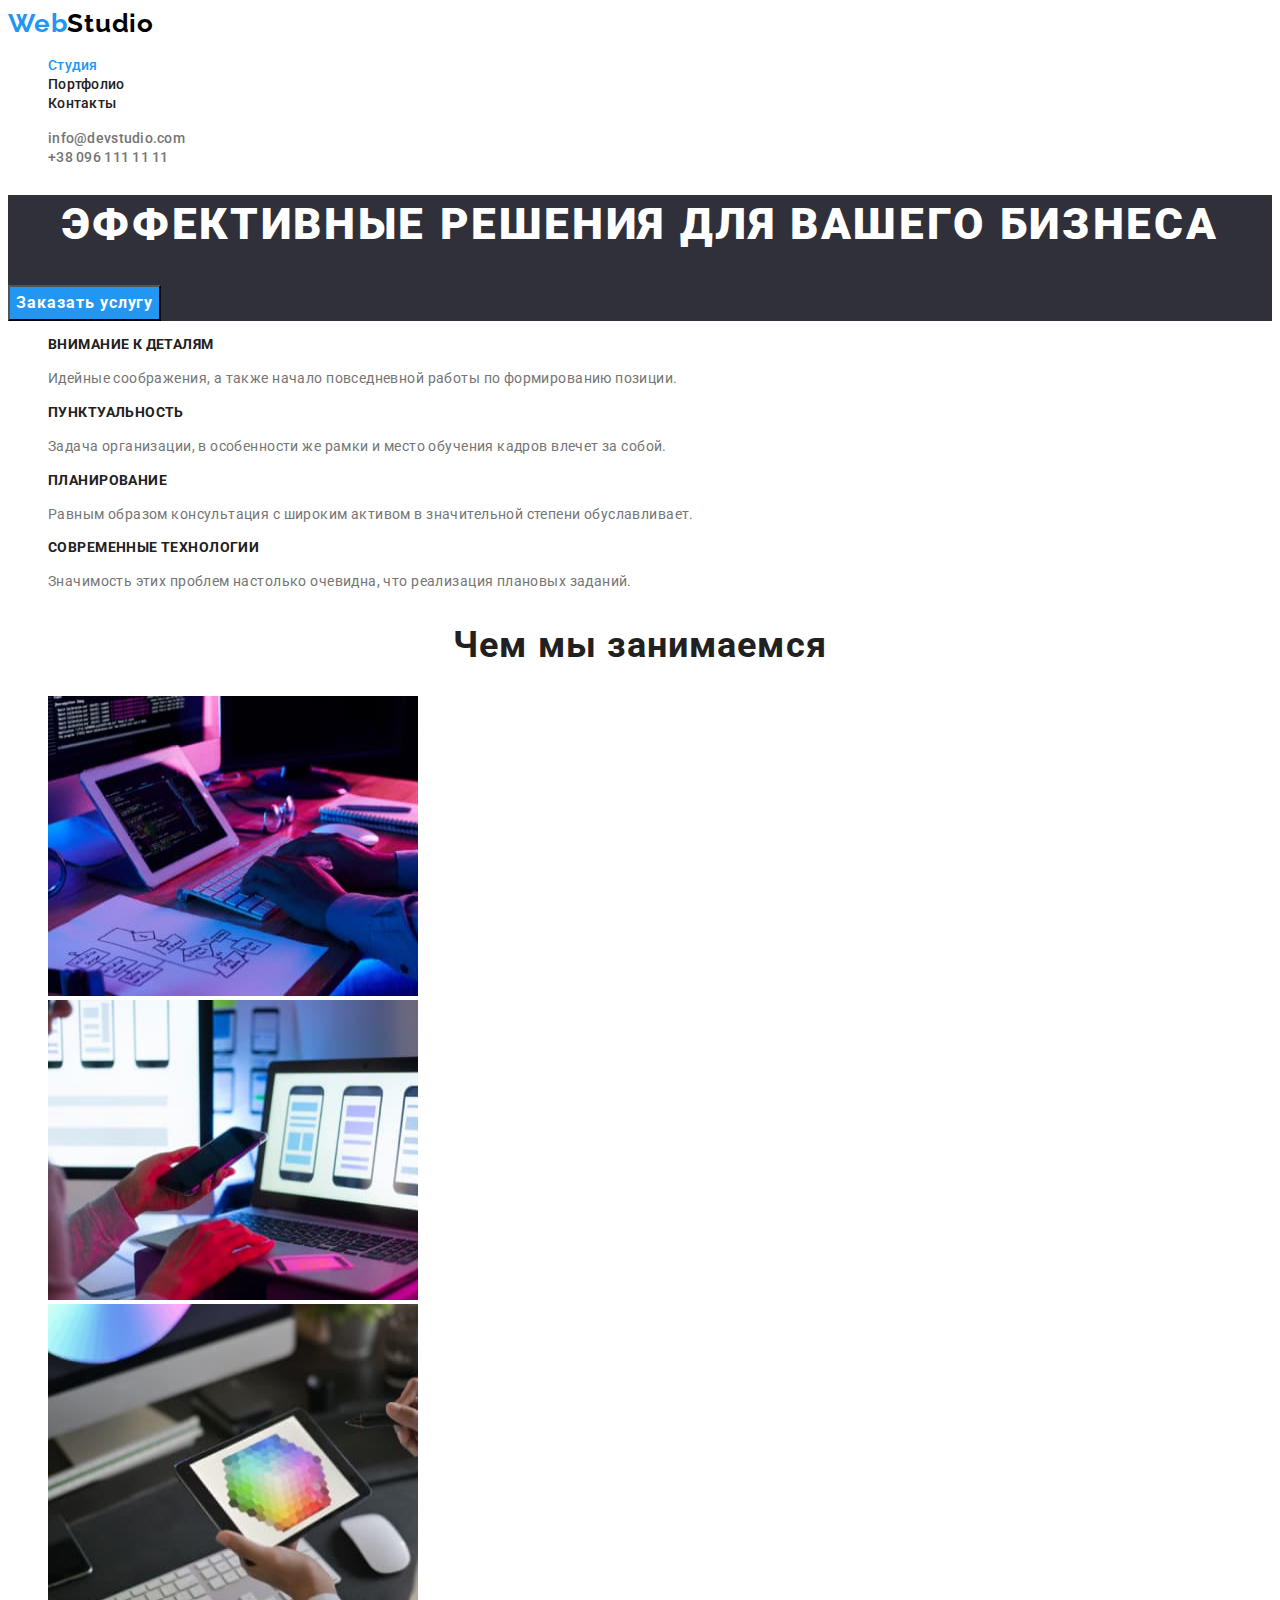
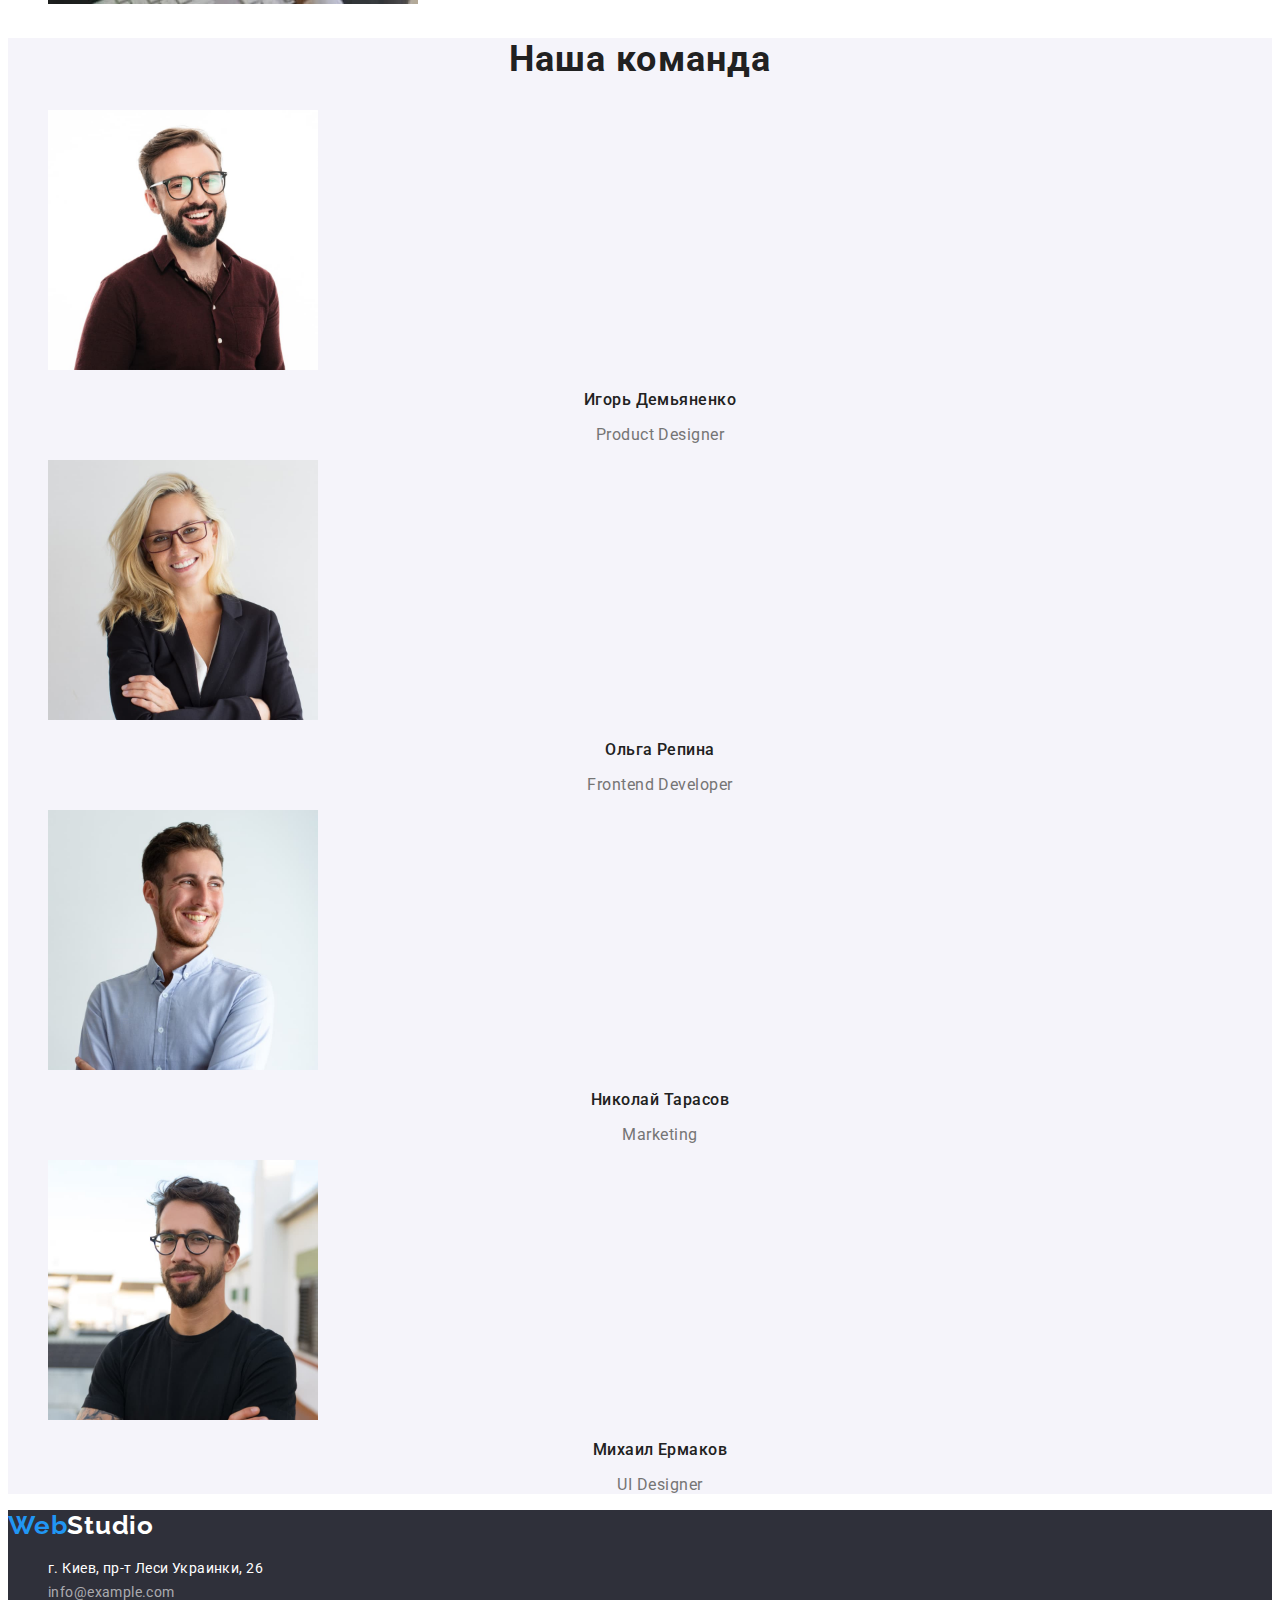
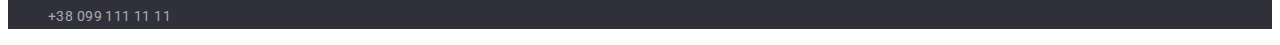
==== index.html @ 535799a3 "новый репозиторий дз 3" ====
<!DOCTYPE html>
<html lang="ru">
<head>
    <meta charset="UTF-8">
    <meta http-equiv="X-UA-Compatible" content="IE=edge">
    <meta name="viewport" content="width=device-width, initial-scale=1.0">
    <title>WebStudio</title>
    <link rel="preconnect" href="https://fonts.gstatic.com">
    <link href="https://fonts.googleapis.com/css2?family=Raleway:wght@700&family=Roboto:wght@400;500;700;900&display=swap"
        rel="stylesheet">
    <link rel="stylesheet" href="./css/styles.css">  

</head>
<body>
    <!-- HEADER-->
    <header class="header"> 
        <a class="logo-link link" href="./index.html"> <span class="logo-accent">Web</span>Studio</a>
        <nav class="navigation">
            <ul class="menu list">
                <li class="menu-item">
                    <a class="menu-item-link current link" href="./index.html">Студия</a>
                </li>
                <li class="menu-item">
                    <a class="menu-item-link link" href="./portfolio.html">Портфолио</a>
                </li>

                <li class="menu-item">
                    <a class="menu-item-link link"  href="">Контакты</a>
                </li>
            </ul>
        </nav>
        <ul class="menu list">
            <li class="contakt-item">
                <a class="contakt-link link" href="mailto:info@devstudio.com">info@devstudio.com</a>
            </li>
            <li class="contakt-item">
                <a class="contakt-link link" href="tel:+380961111111">+38 096 111 11 11</a>
            </li>
        </ul>
        
        
    </header>
    <main>
        <!--HERO-->
        <section class="hero">
            <h1 class="hero-title">Эффективные решения для вашего бизнеса</h1>
            <button class="modal-btn" type="button"> Заказать услугу</button>
        </section>
        <!--WORK-->
        <section class="work">
            <h2 hidden>Преимущества</h2>
            <ul class="list">
                <li class="work-section">
                    <h3 class="work-section-title">Внимание к деталям</h3>
                    <p class="description">Идейные соображения, а также начало повседневной работы по формированию позиции.</p>
                </li>

                <li class="work-section">
                    <h3 class="work-section-title">Пунктуальность</h3>
                    <p class="description">Задача организации, в особенности же рамки и место обучения кадров влечет за собой.</p>
                <li>
                
                <li class="work-section">
                    <h3 class="work-section-title">Планирование</h3>
                    <p class="description">Равным образом консультация с широким активом в значительной степени обуславливает.</p>
                </li>

                <li class="work-section">
                    <h3 class="work-section-title">Современные технологии</h3>
                    <p class="description">Значимость этих проблем настолько очевидна, что реализация плановых заданий.</p>
                </li>
            </ul>
                       
                    
        </section>
        
        <section class="about">
            <!-- ABOUT-->
            <h2 class="section-title">Чем мы занимаемся</h2>
            <ul class="list">
                <li><img src="./images/foto/box_1.jpg" alt="Написание кода" width="370" height="300"></li>
                <li><img src="./images/foto/box_2.jpg" alt="Тестирование сайта" width="370" height="300"></li>
                <li><img src="./images/foto/box_3.jpg" alt="Пользование сайтом" width="370" height="300"></li>
            </ul>

        </section>
        <section class="team">
         <!--TEAM-->
         <h2 class="section-title">Наша команда</h2>
         <ul class="list">
             <li class="our team">
                 <img src="./images/team/igor.jpg" alt="Игорь Демьяненко" width="270" height="260">
                 <h3  class="our-team-name">Игорь Демьяненко</h3>
                 <p class="profession" lang="en">Product Designer</p>
                </li>
             <li class="our team">
                 <img src="./images/team/olga.jpg" alt="Ольга Репина" width="270" height="260">
                 <h3 class="our-team-name">Ольга Репина</h3>
                 <p class="profession" lang="en">Frontend Developer</p>
                </li>
             <li class="our team">
                 <img src="./images/team/nikolay.jpg" alt="Николай Тарасов" width="270" height="260">
                 <h3 class="our-team-name">Николай Тарасов</h3>
                 <p class="profession" lang="en">Marketing</p>
                </li>
             <li class="our team">
                 <img src="./images/team/michail.jpg" alt="Михаил Ермаков" width="270" height="260">
                 <h3 class="our-team-name">Михаил Ермаков</h3>
                 <p class="profession" lang="en">UI Designer</p>
                </li>
         </ul>

        </section>
    </main>

    <footer class="footer">
        <!--CONTACT INFORMATION-->
        <a class="footer-logo-link link" href="./index.html"> <span class="logo-accent">Web</span>Studio</a>
        <address class="address">
            <ul class="list">
                <li class="footer-address">
                    <a class="footer-address link" href="https://goo.gl/maps/Tj9icxPrhK7F6WNFA" target="_blank" rel="noopener noreferrer">г. Киев, пр-т Леси Украинки, 26</a>
                </li>
                <li class="footer-mail">
                    <a class="footer-mail link" href="mailto:info@example.com">info@example.com</a>
                </li>
                <li class="footer-tel">
                    <a class="footer-tel link" href="tel:+380991111111">+38 099 111 11 11</a>
                </li>
            </ul>
        </address>
    </footer>

    
</body>
</html>
---- css/styles.css ----
:root {
  --main-font: "Roboto", sans-serif;
  --secondary-font: "Raleway", sans-serif;
  --accent-color: #2196f3;
  --primary-text-color: #212121;
  --secondary-color: #757575;
  --background-color: #2f303a;
  --white-color: #ffffff;
  --black-color: #000000;
}

.list {
  list-style: none;
}
.link {
  text-decoration: none;
}
body {
  font-family: var(--main-font);
}
/*-------------HEADER------------*/

.logo-link {
  font-family: var(--secondary-font);
  font-weight: 700;
  font-size: 26px;
  line-height: 1.19;
  letter-spacing: 0.03em;
  color: var(--black-color);
}
.logo-accent {
  color: var(--accent-color);
}
.menu-item-link {
  font-weight: 500;
  font-size: 14px;
  line-height: 16px;
  letter-spacing: 0.02em;
  color: var(--primary-text-color);
}

.menu-item-link:hover,
.menu-item-link:focus {
  color: var(--accent-color);
}

.menu-item-link.current {
  color: var(--accent-color);
}
.contakt-link {
  font-style: 400;
  font-weight: 500;
  font-size: 14px;
  line-height: 1.14;
  letter-spacing: 0.02em;
  color: var(--secondary-color);
}

.contakt-link:hover,
.contakt-link:focus {
  color: var(--accent-color);
}

/*------------- END HEADER------------*/

/*------------------HERO-----------------*/
.hero {
  background-color: var(--background-color);
}
.hero-title {
  font-weight: 900;
  font-size: 44px;
  line-height: 1.36;
  text-align: center;
  letter-spacing: 0.06em;
  text-transform: uppercase;
  color: var(--white-color);
}

.modal-btn {
  font-family: var(--main-font);
  font-weight: 700;
  font-size: 16px;
  line-height: 1.88;
  letter-spacing: 0.06em;
  cursor: pointer;
  color: var(--white-color);
  background-color: var(--accent-color);
}
/*------------------ END HERO -----------------*/
/*------- WORK --------*/

.work-section-title {
  font-weight: 700;
  font-size: 14px;
  line-height: 1.14;
  letter-spacing: 0.03em;
  text-transform: uppercase;
  color: var(--primary-text-color);
}
.description {
  font-weight: 400;
  font-size: 14px;
  line-height: 1.71;
  letter-spacing: 0.03em;
  color: var(--secondary-color);
}

/*-----------END WORK-----------*/

/*-------------TEAM--------------*/
.team {
  background-color: #f5f4fa;
}

.section-title {
  font-weight: 700;
  font-size: 36px;
  line-height: 1.17;
  text-align: center;
  letter-spacing: 0.03em;
  color: var(--primary-text-color);
}
.our-team-name {
  font-weight: 500;
  font-size: 16px;
  line-height: 1.19;
  text-align: center;
  letter-spacing: 0.03em;
  color: var(--primary-text-color);
}
.profession {
  font-weight: 400;
  font-size: 16px;
  line-height: 1.19;
  text-align: center;
  letter-spacing: 0.03em;
  color: var(--secondary-color);
}
/*------------END TEAM---------*/

/*--------------FOOTER----------*/
.footer {
  background-color: var(--background-color);
}
.address {
  font-style: inherit;
}
.footer-logo-link {
  font-family: var(--secondary-font);
  font-weight: 700;
  font-size: 26px;
  line-height: 1.19;
  letter-spacing: 0.03em;
  color: var(--white-color);
}
.footer-address {
  font-weight: 400;
  font-size: 14px;
  line-height: 1.71;
  letter-spacing: 0.03em;
  color: var(--white-color);
}
.footer-mail,
.footer-tel {
  font-style: 400;
  font-weight: 400;
  font-size: 14px;
  line-height: 1.71;
  letter-spacing: 0.03em;
  color: rgba(255, 255, 255, 0.6);
}

/*--------------END FOOTER---------*/

/*--------------- PORTFOLIO-BUTTON------------*/

.portfolio-btn {
  font-family: var(--main-font);
  font-weight: 500;
  font-size: 16px;
  line-height: 1.63;
  text-align: center;
  letter-spacing: 0.03em;
  color: var(--primary-text-color);
  background-color: #f5f4fa;
}
/*------------- END PORTFOLIO-BUTTON------------*/

/*--------------description-------------*/
.site-title {
  font-weight: 700;
  font-size: 18px;
  line-height: 2;
  letter-spacing: 0.06em;
  color: var(--primary-text-color);
}
.description-name {
  font-weight: 400;
  font-size: 16px;
  line-height: 1.88;
  letter-spacing: 0.03em;
  color: var(--secondary-color);
}
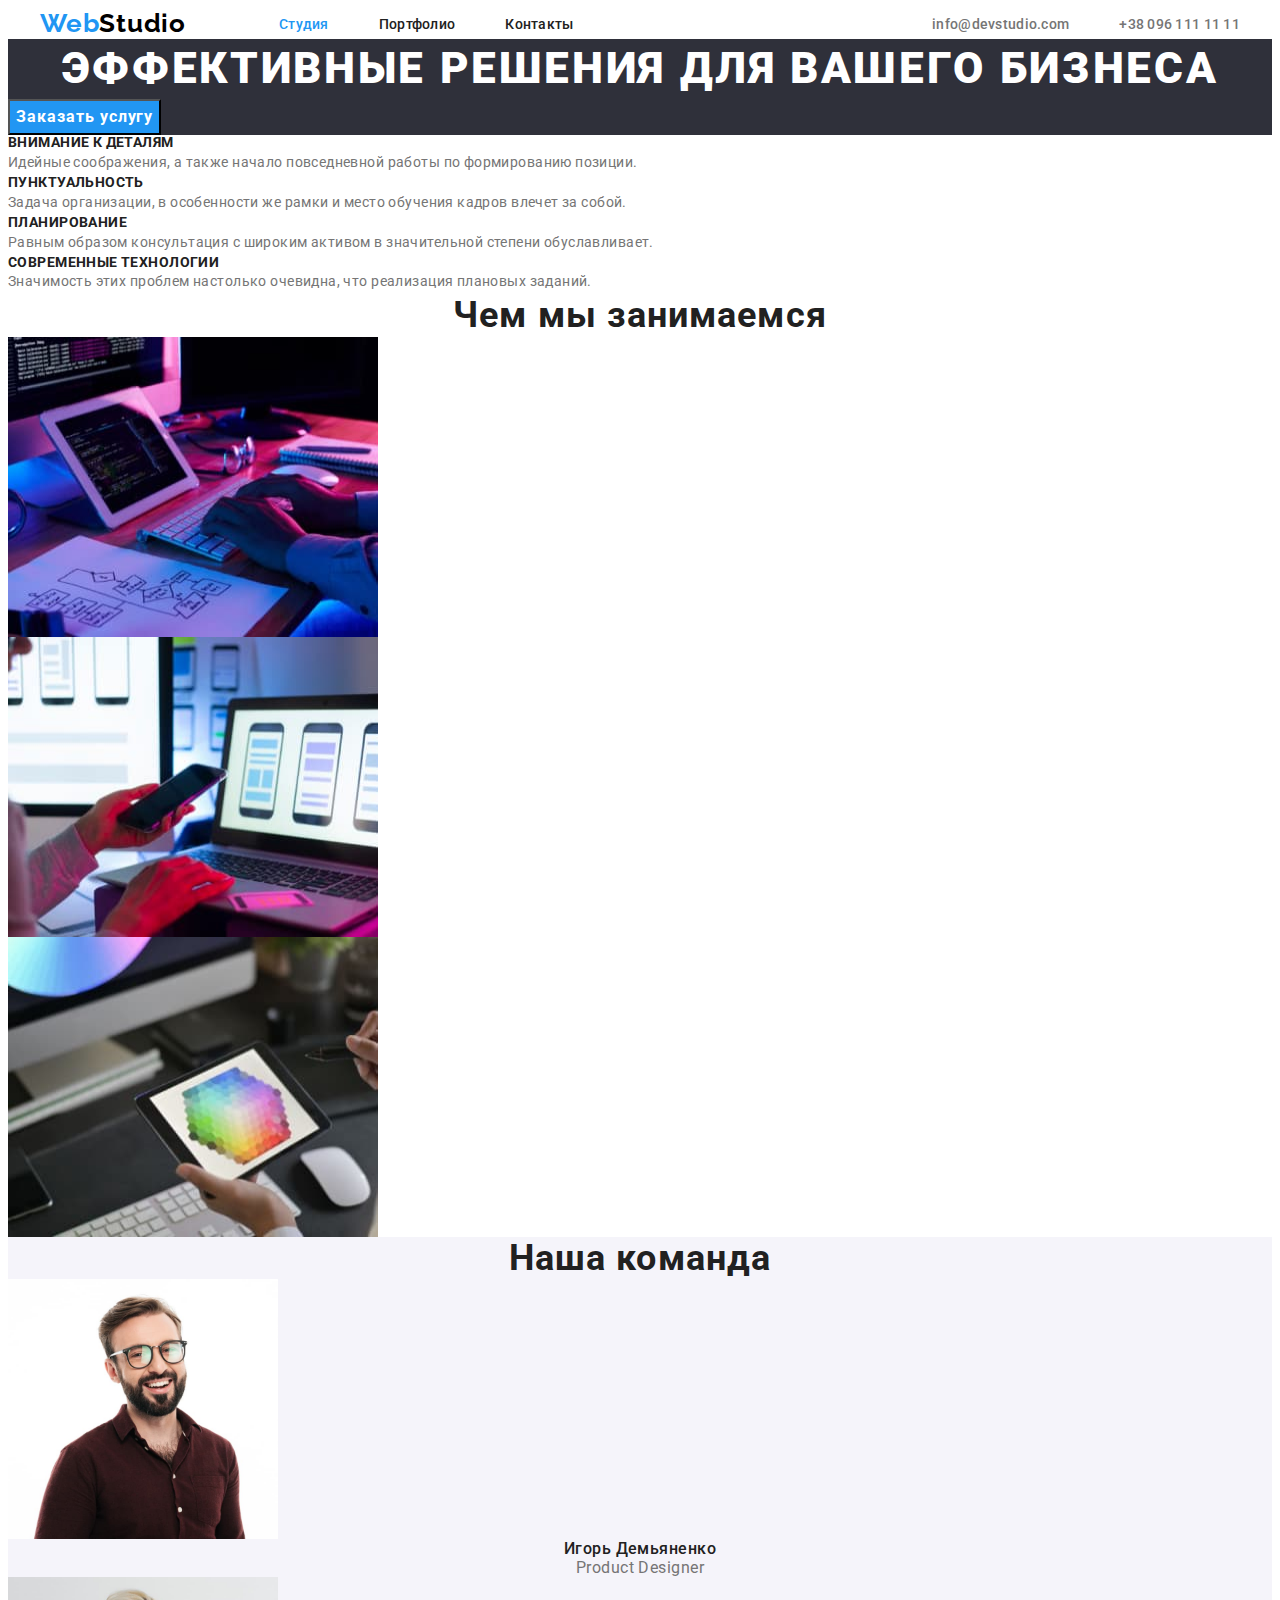
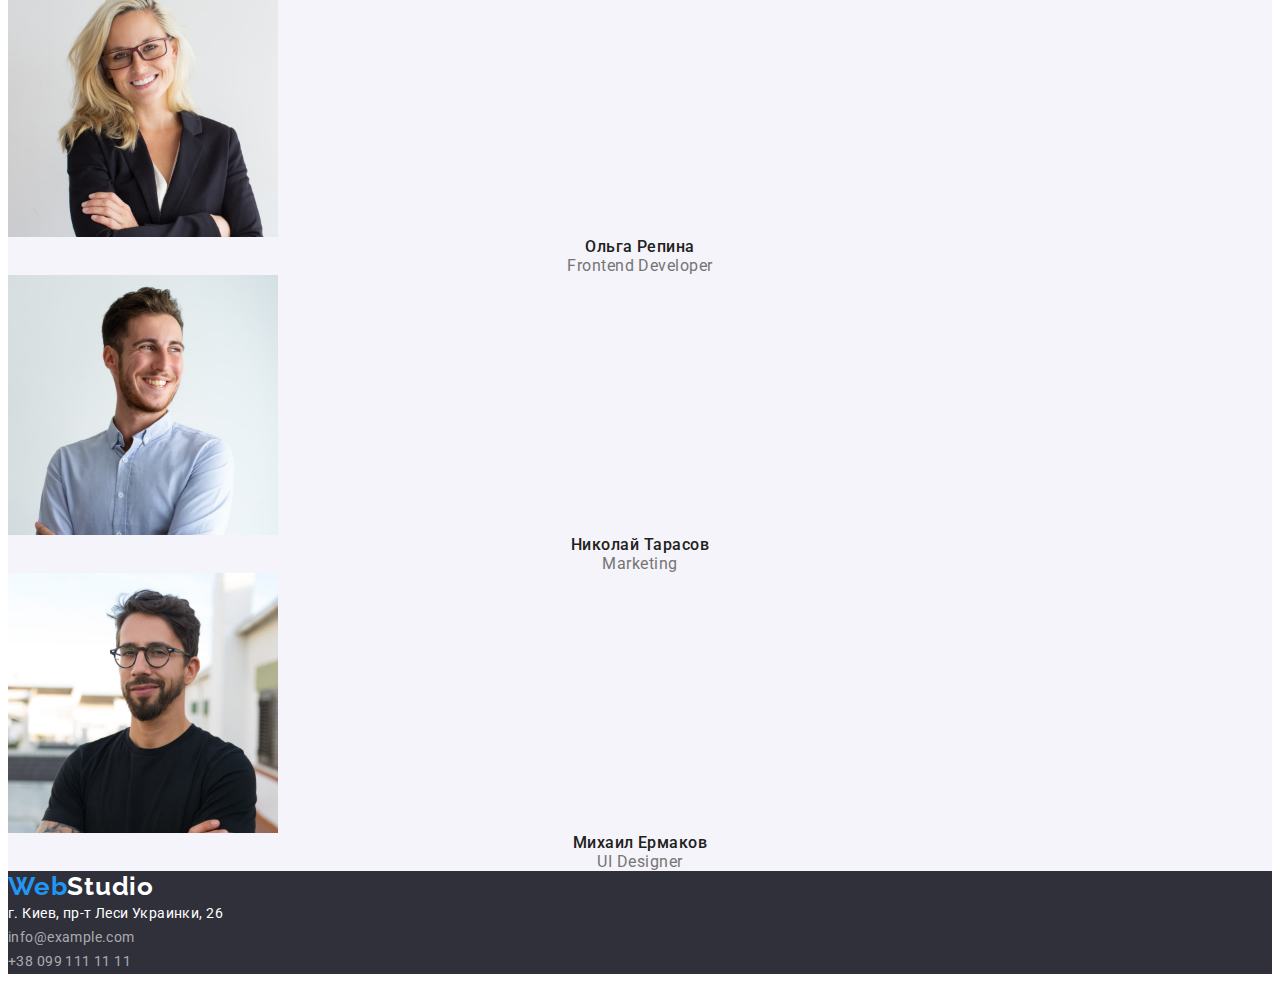
==== commit 9d9a600b: "header-container" ====
--- a/index.html
+++ b/index.html
@@ -8,35 +8,46 @@
     <link rel="preconnect" href="https://fonts.gstatic.com">
     <link href="https://fonts.googleapis.com/css2?family=Raleway:wght@700&family=Roboto:wght@400;500;700;900&display=swap"
         rel="stylesheet">
+    <link rel="stylesheet" href="https://cdnjs.cloudflare.com/ajax/libs/modern-normalize/1.1.0/modern-normalize.min.css"
+        integrity="sha512-wpPYUAdjBVSE4KJnH1VR1HeZfpl1ub8YT/NKx4PuQ5NmX2tKuGu6U/JRp5y+Y8XG2tV+wKQpNHVUX03MfMFn9Q=="
+        crossorigin="anonymous" referrerpolicy="no-referrer" />
     <link rel="stylesheet" href="./css/styles.css">  
 
 </head>
 <body>
     <!-- HEADER-->
     <header class="header"> 
-        <a class="logo-link link" href="./index.html"> <span class="logo-accent">Web</span>Studio</a>
-        <nav class="navigation">
-            <ul class="menu list">
-                <li class="menu-item">
-                    <a class="menu-item-link current link" href="./index.html">Студия</a>
+        <div class="container header-container">
+            <a class="logo-link link" href="./index.html"> <span class="logo-accent">Web</span>Studio</a>
+            <nav class="navigation">
+                <ul class="menu list">
+
+                    <li class="menu-item">
+                        <a class="menu-item-link current link" href="./index.html">Студия</a>
+                    </li>
+
+                    <li class="menu-item">
+                        <a class="menu-item-link link" href="./portfolio.html">Портфолио</a>
+                    </li>
+            
+                    <li class="menu-item">
+                        <a class="menu-item-link link" href="">Контакты</a>
+                    </li>
+                </ul>
+            </nav>
+
+            <ul class="menu-contakt list">
+                <li class="contakt-item">
+                    <a class="contakt-link link" href="mailto:info@devstudio.com">info@devstudio.com</a>
                 </li>
-                <li class="menu-item">
-                    <a class="menu-item-link link" href="./portfolio.html">Портфолио</a>
-                </li>
-
-                <li class="menu-item">
-                    <a class="menu-item-link link"  href="">Контакты</a>
+            
+                <li class="contakt-item">
+                    <a class="tel-link link" href="tel:+380961111111">+38 096 111 11 11</a>
                 </li>
             </ul>
-        </nav>
-        <ul class="menu list">
-            <li class="contakt-item">
-                <a class="contakt-link link" href="mailto:info@devstudio.com">info@devstudio.com</a>
-            </li>
-            <li class="contakt-item">
-                <a class="contakt-link link" href="tel:+380961111111">+38 096 111 11 11</a>
-            </li>
-        </ul>
+        </div>
+       
+       
         
         
     </header>
--- a/css/styles.css
+++ b/css/styles.css
@@ -9,6 +9,26 @@
   --black-color: #000000;
 }
 
+h1,
+h2,
+h3,
+h4,
+h5,
+h6,
+p {
+  margin-top: 0;
+  margin-bottom: 0;
+}
+
+ul,
+ol {
+  margin-top: 0;
+  margin-bottom: 0;
+  padding-left: 0;
+}
+img {
+  display: block;
+}
 .list {
   list-style: none;
 }
@@ -18,9 +38,36 @@
 body {
   font-family: var(--main-font);
 }
+
+.container {
+  width: 1200px;
+  margin: 0 auto;
+  padding-left: 15px;
+  padding-right: 15px;
+}
+
+/*-------------COMPONENT------------*/
+
 /*-------------HEADER------------*/
+.header-container {
+  display: flex;
+  align-items: center;
+}
+
+.menu {
+  display: flex;
+}
+
+.menu-item:not(:last-child) {
+  margin-right: 50px;
+}
+.menu-contakt {
+  display: flex;
+  margin-left: auto;
+}
 
 .logo-link {
+  margin-right: 93px;
   font-family: var(--secondary-font);
   font-weight: 700;
   font-size: 26px;
@@ -48,6 +95,15 @@
   color: var(--accent-color);
 }
 .contakt-link {
+  font-style: 400;
+  font-weight: 500;
+  font-size: 14px;
+  line-height: 1.14;
+  letter-spacing: 0.02em;
+  color: var(--secondary-color);
+  margin-right: 50px;
+}
+.tel-link {
   font-style: 400;
   font-weight: 500;
   font-size: 14px;
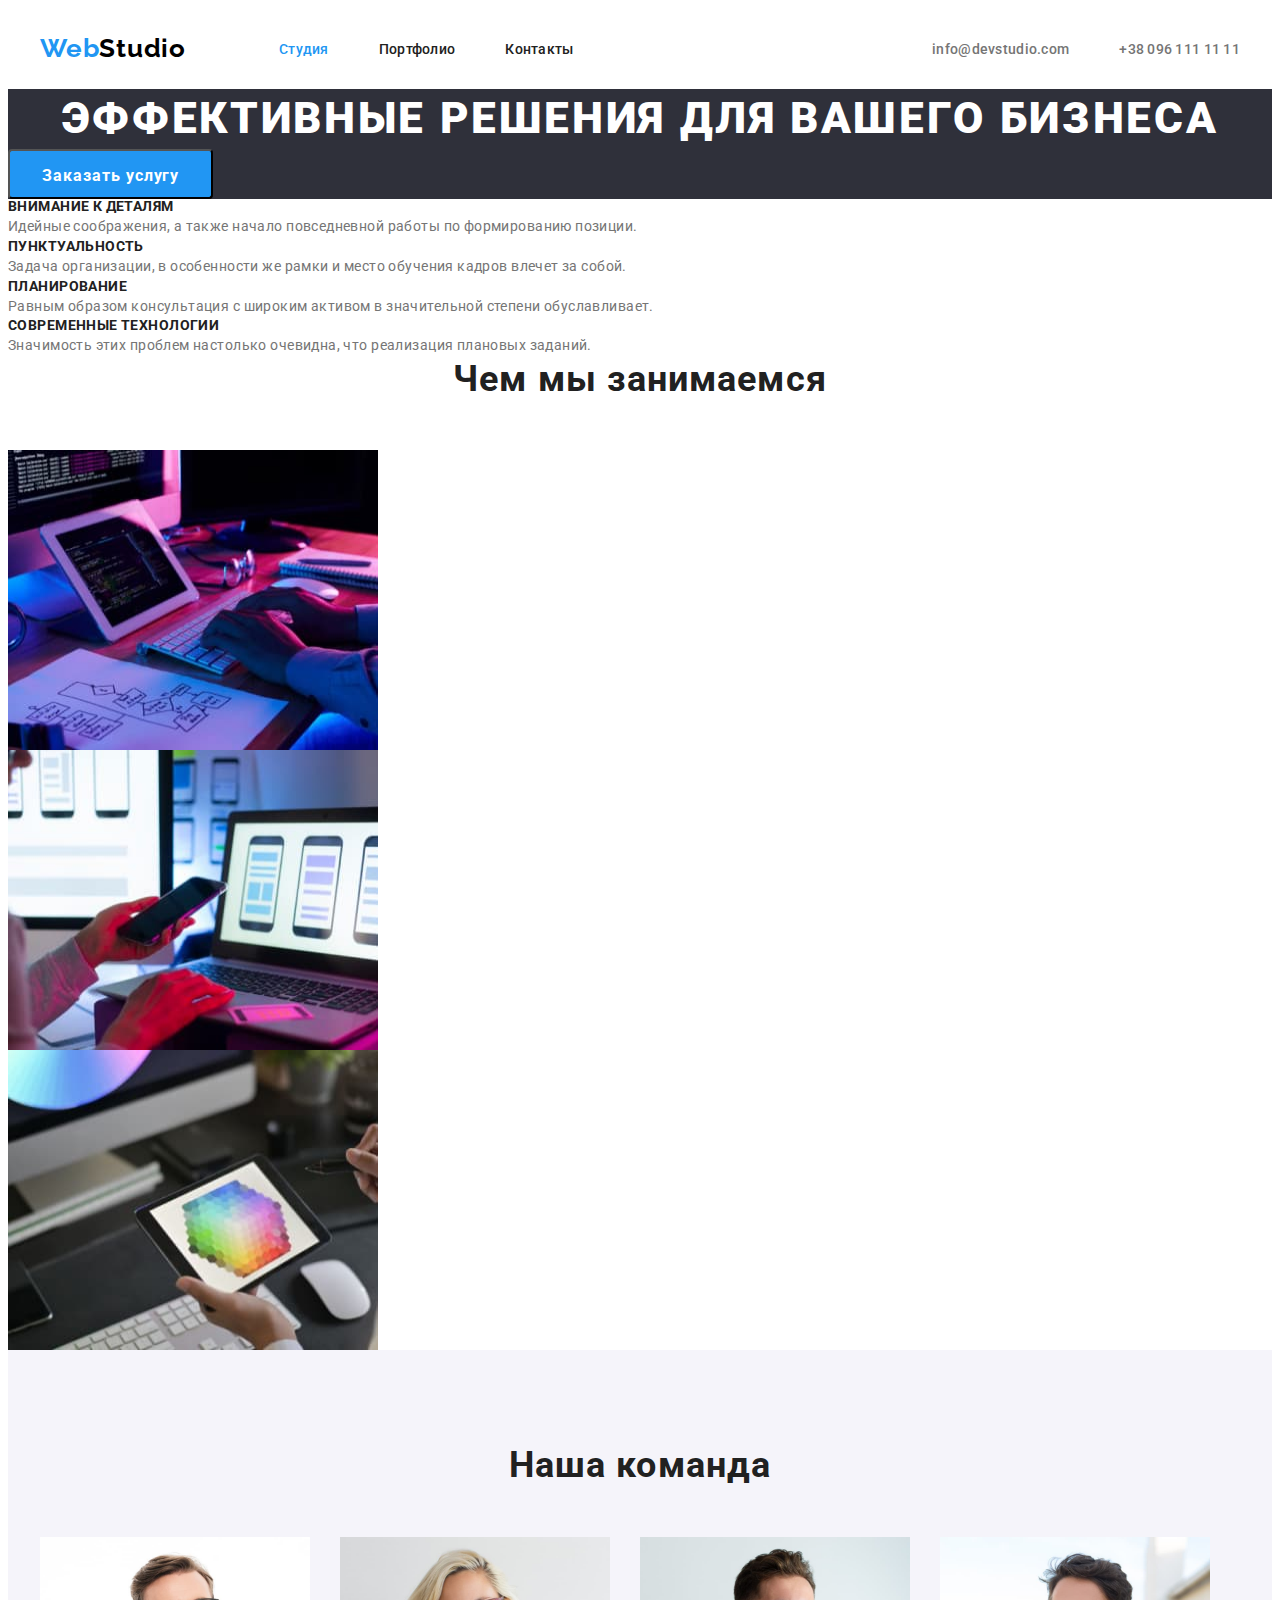
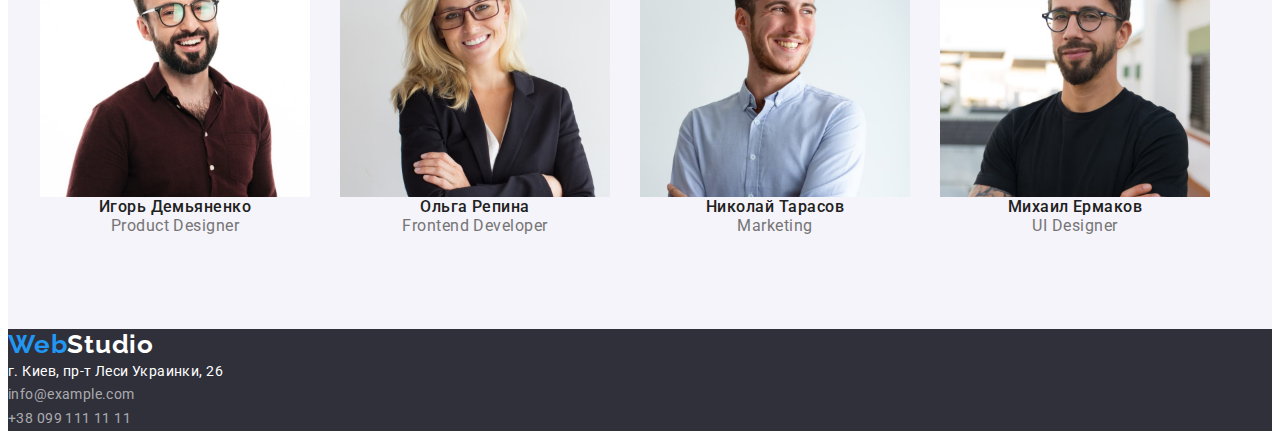
==== commit 87cf1c4a: "выполнена our team" ====
--- a/index.html
+++ b/index.html
@@ -87,7 +87,7 @@
         
         <section class="about">
             <!-- ABOUT-->
-            <h2 class="section-title">Чем мы занимаемся</h2>
+            <h2 class="section-title title">Чем мы занимаемся</h2>
             <ul class="list">
                 <li><img src="./images/foto/box_1.jpg" alt="Написание кода" width="370" height="300"></li>
                 <li><img src="./images/foto/box_2.jpg" alt="Тестирование сайта" width="370" height="300"></li>
@@ -95,32 +95,40 @@
             </ul>
 
         </section>
-        <section class="team">
-         <!--TEAM-->
-         <h2 class="section-title">Наша команда</h2>
-         <ul class="list">
-             <li class="our team">
-                 <img src="./images/team/igor.jpg" alt="Игорь Демьяненко" width="270" height="260">
-                 <h3  class="our-team-name">Игорь Демьяненко</h3>
-                 <p class="profession" lang="en">Product Designer</p>
-                </li>
-             <li class="our team">
-                 <img src="./images/team/olga.jpg" alt="Ольга Репина" width="270" height="260">
-                 <h3 class="our-team-name">Ольга Репина</h3>
-                 <p class="profession" lang="en">Frontend Developer</p>
-                </li>
-             <li class="our team">
-                 <img src="./images/team/nikolay.jpg" alt="Николай Тарасов" width="270" height="260">
-                 <h3 class="our-team-name">Николай Тарасов</h3>
-                 <p class="profession" lang="en">Marketing</p>
-                </li>
-             <li class="our team">
-                 <img src="./images/team/michail.jpg" alt="Михаил Ермаков" width="270" height="260">
-                 <h3 class="our-team-name">Михаил Ермаков</h3>
-                 <p class="profession" lang="en">UI Designer</p>
-                </li>
-         </ul>
+        <!--TEAM-->
+        <section class="team section">
+            <div class="container">
+                <h2 class="section-title title ">Наша команда</h2>
+                <ul class="list team-list">
 
+                    <li class=" team-list-item">
+                        <img src="./images/team/igor.jpg" alt="Игорь Демьяненко" width="270" height="260">
+                        <h3 class="our-team-name">Игорь Демьяненко</h3>
+                        <p class="profession" lang="en">Product Designer</p>
+                    </li>
+
+                    <li class="team-list-item">
+                        <img src="./images/team/olga.jpg" alt="Ольга Репина" width="270" height="260">
+                        <h3 class="our-team-name">Ольга Репина</h3>
+                        <p class="profession" lang="en">Frontend Developer</p>
+                    </li>
+
+                    <li class="team-list-item">
+                        <img src="./images/team/nikolay.jpg" alt="Николай Тарасов" width="270" height="260">
+                        <h3 class="our-team-name">Николай Тарасов</h3>
+                        <p class="profession" lang="en">Marketing</p>
+                    </li>
+
+                    <li class="team-list-item">
+                        <img src="./images/team/michail.jpg" alt="Михаил Ермаков" width="270" height="260">
+                        <h3 class="our-team-name">Михаил Ермаков</h3>
+                        <p class="profession" lang="en">UI Designer</p>
+                    </li>
+
+                </ul>
+
+            </div>
+            
         </section>
     </main>
 
--- a/css/styles.css
+++ b/css/styles.css
@@ -45,10 +45,17 @@
   padding-left: 15px;
   padding-right: 15px;
 }
-
+.section {
+  padding-top: 94px;
+  padding-bottom: 94px;
+}
 /*-------------COMPONENT------------*/
 
 /*-------------HEADER------------*/
+.header {
+  padding-top: 25px;
+  padding-bottom: 25px;
+}
 .header-container {
   display: flex;
   align-items: center;
@@ -113,7 +120,9 @@
 }
 
 .contakt-link:hover,
-.contakt-link:focus {
+.contakt-link:focus,
+.tel-link:hover,
+.tel-link:focus {
   color: var(--accent-color);
 }
 
@@ -134,6 +143,9 @@
 }
 
 .modal-btn {
+  height: 50px;
+  border-radius: 4px;
+  padding: 10px 32px;
   font-family: var(--main-font);
   font-weight: 700;
   font-size: 16px;
@@ -168,7 +180,20 @@
 .team {
   background-color: #f5f4fa;
 }
-
+.title {
+  margin-bottom: 50px;
+}
+.team-list {
+  display: flex;
+  flex-wrap: wrap;
+  margin-left: -30px;
+  margin-top: -30px;
+}
+.team-list-item {
+  flex-basis: calc(100% -120px / 4);
+  margin-left: 30px;
+  margin-top: 30px;
+}
 .section-title {
   font-weight: 700;
   font-size: 36px;
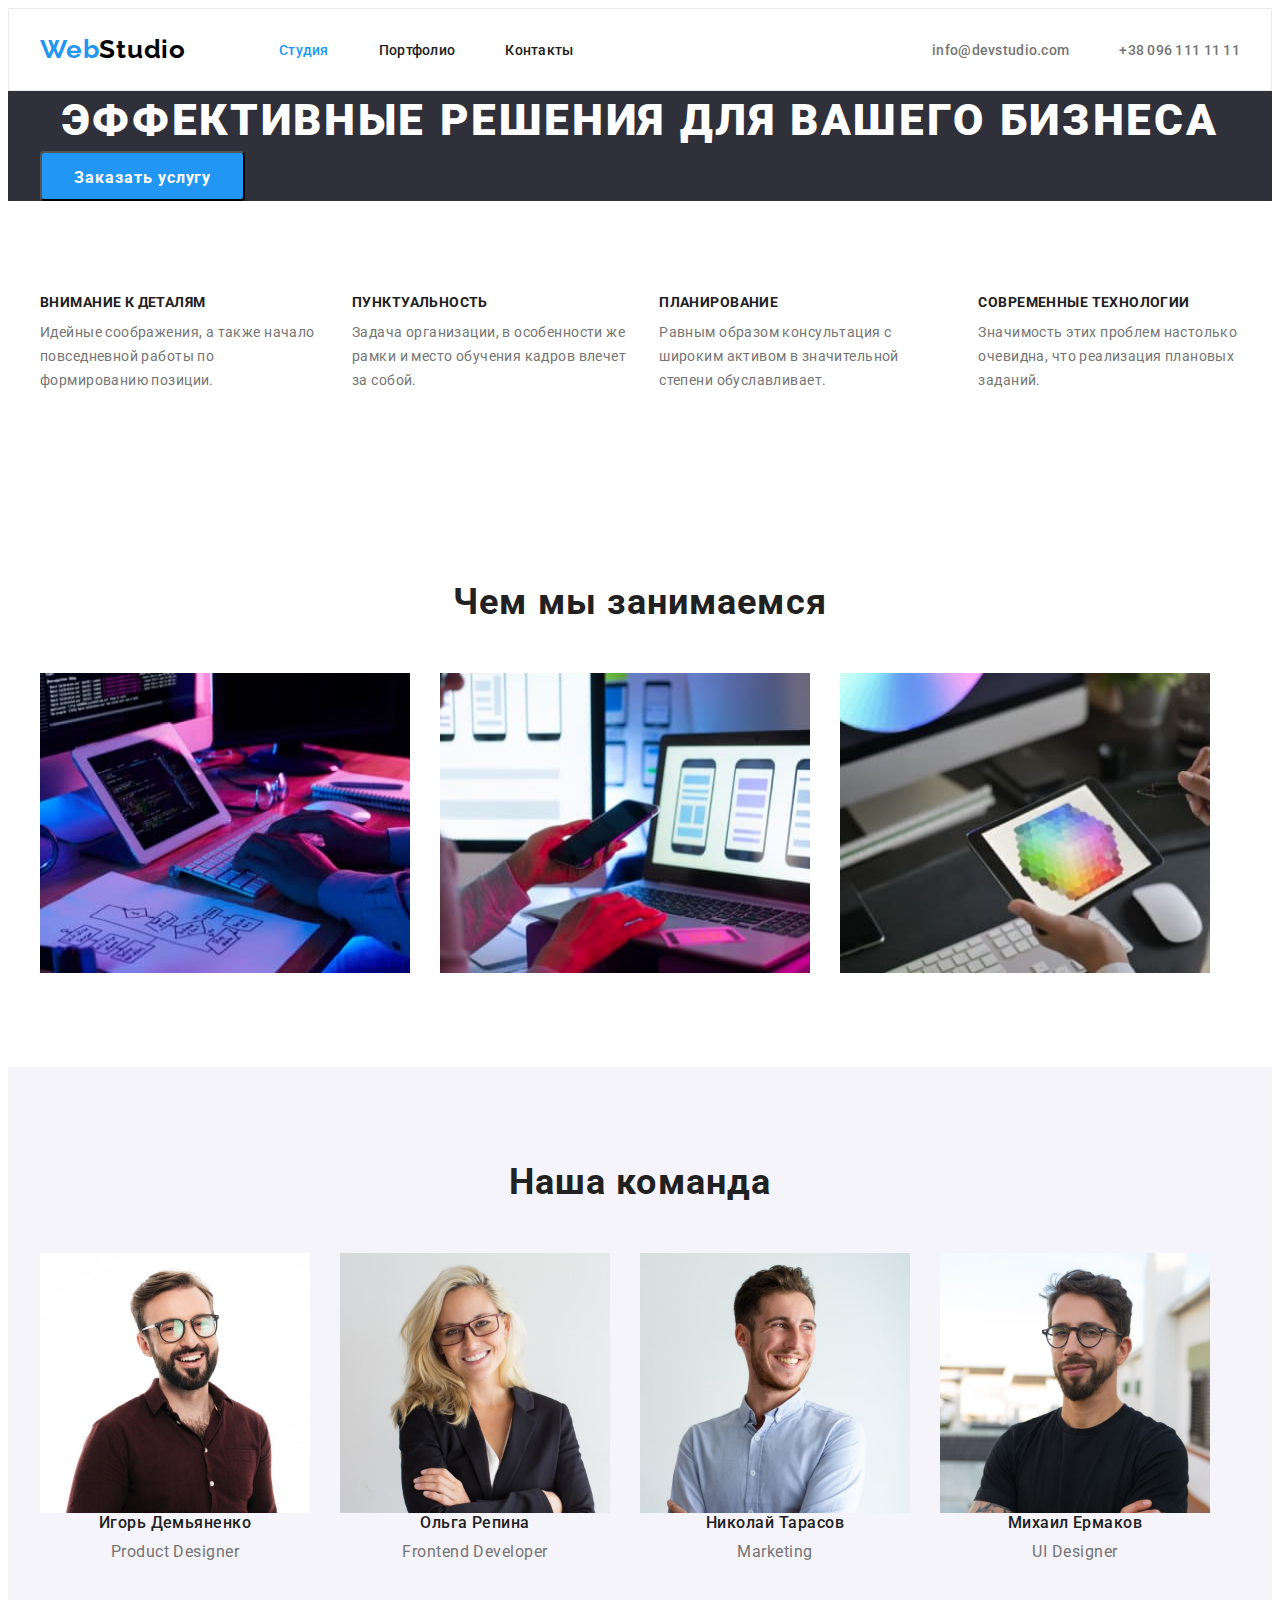
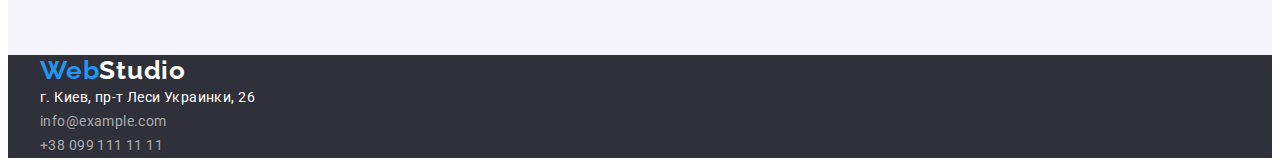
==== commit a63f32b6: "работа с секциями" ====
--- a/index.html
+++ b/index.html
@@ -54,45 +54,54 @@
     <main>
         <!--HERO-->
         <section class="hero">
-            <h1 class="hero-title">Эффективные решения для вашего бизнеса</h1>
-            <button class="modal-btn" type="button"> Заказать услугу</button>
+            <div class="container">
+                <h1 class="hero-title">Эффективные решения для вашего бизнеса</h1>
+                <button class="modal-btn" type="button"> Заказать услугу</button>
+            </div>            
         </section>
+
         <!--WORK-->
-        <section class="work">
-            <h2 hidden>Преимущества</h2>
-            <ul class="list">
-                <li class="work-section">
-                    <h3 class="work-section-title">Внимание к деталям</h3>
-                    <p class="description">Идейные соображения, а также начало повседневной работы по формированию позиции.</p>
-                </li>
-
-                <li class="work-section">
-                    <h3 class="work-section-title">Пунктуальность</h3>
-                    <p class="description">Задача организации, в особенности же рамки и место обучения кадров влечет за собой.</p>
-                <li>
+        <section class="work section">
+            <div class="container">
+                <h2 hidden>Преимущества</h2>
+                <ul class="list work-list">
+                    <li class="work-section-item">
+                        <h3 class="work-section-title secondary-title">Внимание к деталям</h3>
+                        <p class="description">Идейные соображения, а также начало повседневной работы по формированию позиции.</p>
+                    </li>
                 
-                <li class="work-section">
-                    <h3 class="work-section-title">Планирование</h3>
-                    <p class="description">Равным образом консультация с широким активом в значительной степени обуславливает.</p>
-                </li>
-
-                <li class="work-section">
-                    <h3 class="work-section-title">Современные технологии</h3>
-                    <p class="description">Значимость этих проблем настолько очевидна, что реализация плановых заданий.</p>
-                </li>
-            </ul>
+                    <li class="work-section-item">
+                        <h3 class="work-section-title secondary-title">Пунктуальность</h3>
+                        <p class="description">Задача организации, в особенности же рамки и место обучения кадров влечет за собой.</p>
+                    <li>
+                
+                    <li class="work-section-item">
+                        <h3 class="work-section-title secondary-title">Планирование</h3>
+                        <p class="description">Равным образом консультация с широким активом в значительной степени обуславливает.</p>
+                    </li>
+                
+                    <li class="work-section-item">
+                        <h3 class="work-section-title secondary-title">Современные технологии</h3>
+                        <p class="description">Значимость этих проблем настолько очевидна, что реализация плановых заданий.</p>
+                    </li>
+                </ul>
+            </div>
+            
                        
                     
         </section>
         
-        <section class="about">
+        <section class="about section">
             <!-- ABOUT-->
-            <h2 class="section-title title">Чем мы занимаемся</h2>
-            <ul class="list">
-                <li><img src="./images/foto/box_1.jpg" alt="Написание кода" width="370" height="300"></li>
-                <li><img src="./images/foto/box_2.jpg" alt="Тестирование сайта" width="370" height="300"></li>
-                <li><img src="./images/foto/box_3.jpg" alt="Пользование сайтом" width="370" height="300"></li>
-            </ul>
+            <div class="container">
+                <h2 class="section-title title">Чем мы занимаемся</h2>
+                <ul class="list about-list">
+                    <li class="about-list-item"><img src="./images/foto/box_1.jpg" alt="Написание кода" width="370" height="300"></li>
+                    <li class="about-list-item"><img src="./images/foto/box_2.jpg" alt="Тестирование сайта" width="370" height="300"></li>
+                    <li class="about-list-item"><img src="./images/foto/box_3.jpg" alt="Пользование сайтом" width="370" height="300"></li>
+                </ul>
+            </div>
+            
 
         </section>
         <!--TEAM-->
@@ -103,25 +112,25 @@
 
                     <li class=" team-list-item">
                         <img src="./images/team/igor.jpg" alt="Игорь Демьяненко" width="270" height="260">
-                        <h3 class="our-team-name">Игорь Демьяненко</h3>
+                        <h3 class="our-team-name secondary-title">Игорь Демьяненко</h3>
                         <p class="profession" lang="en">Product Designer</p>
                     </li>
 
                     <li class="team-list-item">
                         <img src="./images/team/olga.jpg" alt="Ольга Репина" width="270" height="260">
-                        <h3 class="our-team-name">Ольга Репина</h3>
+                        <h3 class="our-team-name secondary-title">Ольга Репина</h3>
                         <p class="profession" lang="en">Frontend Developer</p>
                     </li>
 
                     <li class="team-list-item">
                         <img src="./images/team/nikolay.jpg" alt="Николай Тарасов" width="270" height="260">
-                        <h3 class="our-team-name">Николай Тарасов</h3>
+                        <h3 class="our-team-name secondary-title">Николай Тарасов</h3>
                         <p class="profession" lang="en">Marketing</p>
                     </li>
 
                     <li class="team-list-item">
                         <img src="./images/team/michail.jpg" alt="Михаил Ермаков" width="270" height="260">
-                        <h3 class="our-team-name">Михаил Ермаков</h3>
+                        <h3 class="our-team-name secondary-title">Михаил Ермаков</h3>
                         <p class="profession" lang="en">UI Designer</p>
                     </li>
 
@@ -134,20 +143,25 @@
 
     <footer class="footer">
         <!--CONTACT INFORMATION-->
-        <a class="footer-logo-link link" href="./index.html"> <span class="logo-accent">Web</span>Studio</a>
-        <address class="address">
-            <ul class="list">
-                <li class="footer-address">
-                    <a class="footer-address link" href="https://goo.gl/maps/Tj9icxPrhK7F6WNFA" target="_blank" rel="noopener noreferrer">г. Киев, пр-т Леси Украинки, 26</a>
-                </li>
-                <li class="footer-mail">
-                    <a class="footer-mail link" href="mailto:info@example.com">info@example.com</a>
-                </li>
-                <li class="footer-tel">
-                    <a class="footer-tel link" href="tel:+380991111111">+38 099 111 11 11</a>
-                </li>
-            </ul>
-        </address>
+        <div class="container">
+            <a class="footer-logo-link link" href="./index.html"> <span class="logo-accent">Web</span>Studio</a>
+            <address class="address">
+                <ul class="list">
+                    <li class="footer-address">
+                        <a class="footer-address link" href="https://goo.gl/maps/Tj9icxPrhK7F6WNFA" target="_blank"
+                            rel="noopener noreferrer">г. Киев, пр-т Леси Украинки, 26</a>
+                    </li>
+                    <li class="footer-mail">
+                        <a class="footer-mail link" href="mailto:info@example.com">info@example.com</a>
+                    </li>
+                    <li class="footer-tel">
+                        <a class="footer-tel link" href="tel:+380991111111">+38 099 111 11 11</a>
+                    </li>
+                </ul>
+            </address>
+
+        </div>
+        
     </footer>
 
     
--- a/css/styles.css
+++ b/css/styles.css
@@ -7,6 +7,7 @@
   --background-color: #2f303a;
   --white-color: #ffffff;
   --black-color: #000000;
+  --card-set-gap: (100%/);
 }
 
 h1,
@@ -50,19 +51,23 @@
   padding-bottom: 94px;
 }
 /*-------------COMPONENT------------*/
-
+.title {
+  margin-bottom: 50px;
+}
+
+.secondary-title {
+  margin-bottom: 10px;
+}
 /*-------------HEADER------------*/
 .header {
   padding-top: 25px;
   padding-bottom: 25px;
-}
-.header-container {
+  border: 1px solid #ececec;
+}
+.header-container,
+.menu {
   display: flex;
   align-items: center;
-}
-
-.menu {
-  display: flex;
 }
 
 .menu-item:not(:last-child) {
@@ -157,7 +162,16 @@
 }
 /*------------------ END HERO -----------------*/
 /*------- WORK --------*/
-
+.work-list {
+  display: flex;
+  margin-left: -30px;
+  margin-top: -30px;
+}
+.work-section-item {
+  flex-basis: calc(100% -120px / 4);
+  margin-left: 30px;
+  margin-top: 30px;
+}
 .work-section-title {
   font-weight: 700;
   font-size: 14px;
@@ -176,13 +190,25 @@
 
 /*-----------END WORK-----------*/
 
+/*-----------ABOUT--------------*/
+.about-list {
+  display: flex;
+  flex-wrap: wrap;
+  margin-left: -30px;
+  margin-top: -30px;
+}
+
+.about-list-item {
+  flex-basis: calc(100% -90px / 3);
+  margin-left: 30px;
+  margin-top: 30px;
+}
+/*----------- END ABOUT--------------*/
 /*-------------TEAM--------------*/
 .team {
   background-color: #f5f4fa;
 }
-.title {
-  margin-bottom: 50px;
-}
+
 .team-list {
   display: flex;
   flex-wrap: wrap;
@@ -255,8 +281,17 @@
 /*--------------END FOOTER---------*/
 
 /*--------------- PORTFOLIO-BUTTON------------*/
+.portfolio-list {
+  display: flex;
+}
+.portfolio-item:not(:last-child) {
+  margin-right: 8px;
+}
 
 .portfolio-btn {
+  border-radius: 4px;
+  border: none;
+  padding: 6px 22px;
   font-family: var(--main-font);
   font-weight: 500;
   font-size: 16px;
@@ -269,6 +304,17 @@
 /*------------- END PORTFOLIO-BUTTON------------*/
 
 /*--------------description-------------*/
+.card-site {
+  display: flex;
+  flex-wrap: wrap;
+  margin-left: -30px;
+  margin-top: -30px;
+}
+.site-item {
+  flex-basis: calc(100% -90px / 3);
+  margin-left: 30px;
+  margin-top: 30px;
+}
 .site-title {
   font-weight: 700;
   font-size: 18px;
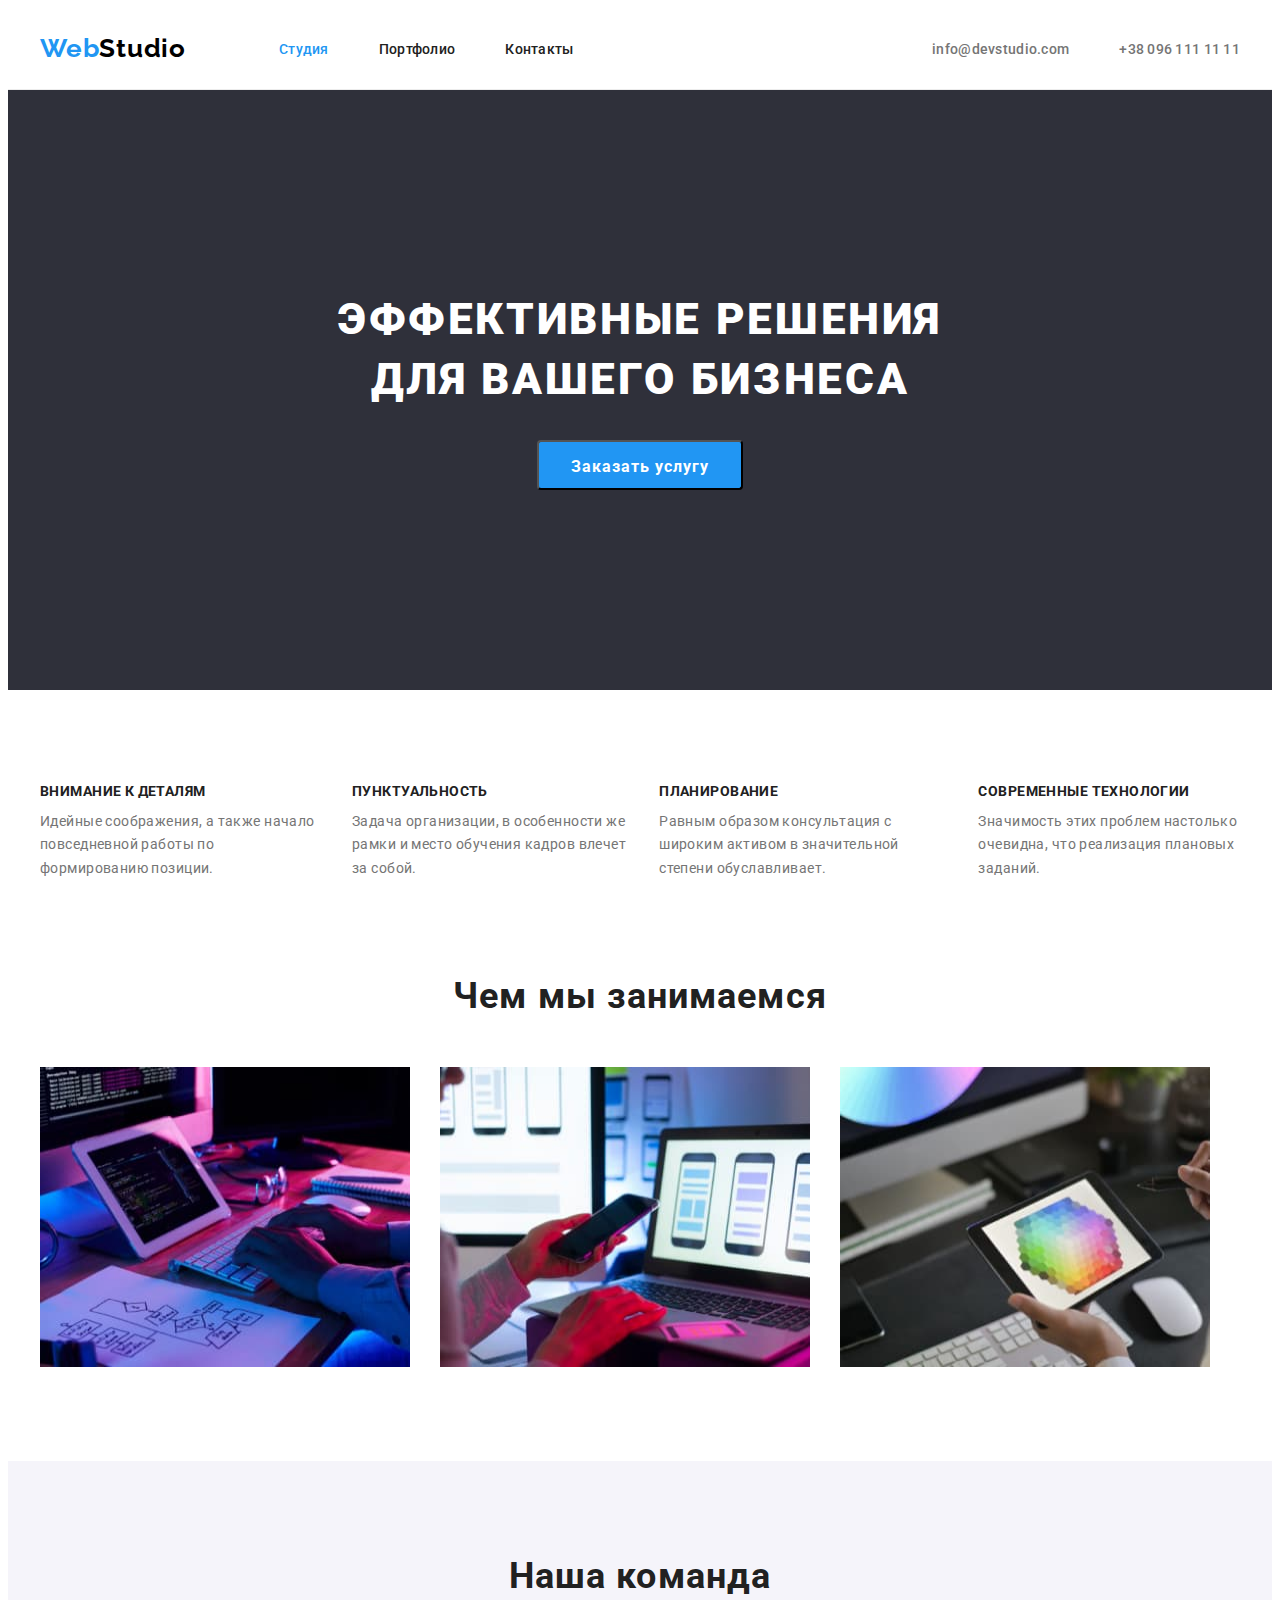
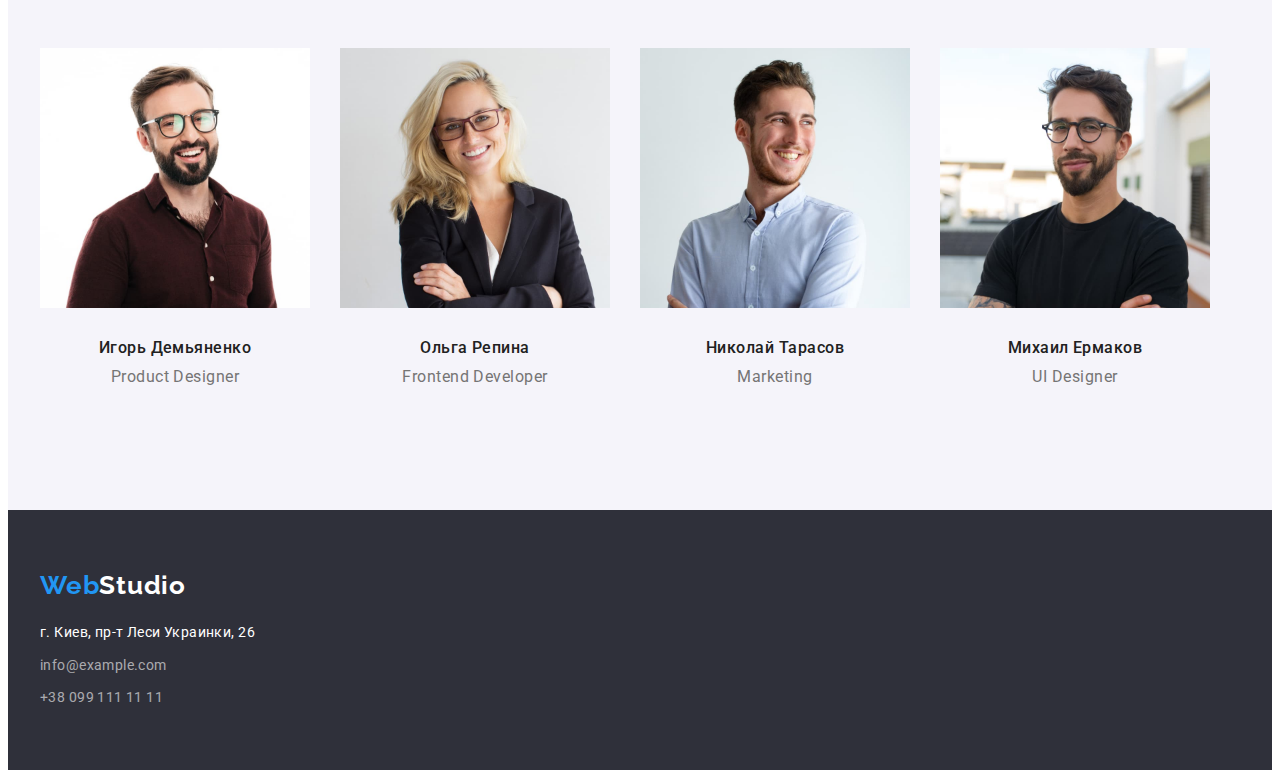
==== commit 44d41875: "стилизация главной страницы" ====
--- a/index.html
+++ b/index.html
@@ -54,14 +54,14 @@
     <main>
         <!--HERO-->
         <section class="hero">
-            <div class="container">
+            <div>
                 <h1 class="hero-title">Эффективные решения для вашего бизнеса</h1>
                 <button class="modal-btn" type="button"> Заказать услугу</button>
             </div>            
         </section>
 
         <!--WORK-->
-        <section class="work section">
+        <section class="work-section">
             <div class="container">
                 <h2 hidden>Преимущества</h2>
                 <ul class="list work-list">
@@ -104,34 +104,43 @@
             
 
         </section>
-        <!--TEAM-->
+        
         <section class="team section">
+            <!-- TEAM    -->
             <div class="container">
                 <h2 class="section-title title ">Наша команда</h2>
                 <ul class="list team-list">
 
                     <li class=" team-list-item">
                         <img src="./images/team/igor.jpg" alt="Игорь Демьяненко" width="270" height="260">
-                        <h3 class="our-team-name secondary-title">Игорь Демьяненко</h3>
-                        <p class="profession" lang="en">Product Designer</p>
+                        <div class="team-box">
+                            <h3 class="our-team-name secondary-title">Игорь Демьяненко</h3>
+                            <p class="profession" lang="en">Product Designer</p>
+                        </div>
                     </li>
 
                     <li class="team-list-item">
                         <img src="./images/team/olga.jpg" alt="Ольга Репина" width="270" height="260">
-                        <h3 class="our-team-name secondary-title">Ольга Репина</h3>
-                        <p class="profession" lang="en">Frontend Developer</p>
+                        <div class="team-box">
+                            <h3 class="our-team-name secondary-title">Ольга Репина</h3>
+                            <p class="profession" lang="en">Frontend Developer</p>
+                        </div>
                     </li>
 
                     <li class="team-list-item">
                         <img src="./images/team/nikolay.jpg" alt="Николай Тарасов" width="270" height="260">
-                        <h3 class="our-team-name secondary-title">Николай Тарасов</h3>
-                        <p class="profession" lang="en">Marketing</p>
+                        <div class="team-box">
+                            <h3 class="our-team-name secondary-title">Николай Тарасов</h3>
+                            <p class="profession" lang="en">Marketing</p>
+                        </div>
                     </li>
 
                     <li class="team-list-item">
                         <img src="./images/team/michail.jpg" alt="Михаил Ермаков" width="270" height="260">
-                        <h3 class="our-team-name secondary-title">Михаил Ермаков</h3>
-                        <p class="profession" lang="en">UI Designer</p>
+                        <div class="team-box">
+                            <h3 class="our-team-name secondary-title">Михаил Ермаков</h3>
+                            <p class="profession" lang="en">UI Designer</p>
+                        </div>
                     </li>
 
                 </ul>
@@ -147,14 +156,14 @@
             <a class="footer-logo-link link" href="./index.html"> <span class="logo-accent">Web</span>Studio</a>
             <address class="address">
                 <ul class="list">
-                    <li class="footer-address">
+                    <li class="footer-item">
                         <a class="footer-address link" href="https://goo.gl/maps/Tj9icxPrhK7F6WNFA" target="_blank"
                             rel="noopener noreferrer">г. Киев, пр-т Леси Украинки, 26</a>
                     </li>
-                    <li class="footer-mail">
+                    <li class="footer-item">
                         <a class="footer-mail link" href="mailto:info@example.com">info@example.com</a>
                     </li>
-                    <li class="footer-tel">
+                    <li class="footer-item">
                         <a class="footer-tel link" href="tel:+380991111111">+38 099 111 11 11</a>
                     </li>
                 </ul>
--- a/css/styles.css
+++ b/css/styles.css
@@ -62,7 +62,7 @@
 .header {
   padding-top: 25px;
   padding-bottom: 25px;
-  border: 1px solid #ececec;
+  border-bottom: 1px solid #ececec;
 }
 .header-container,
 .menu {
@@ -93,7 +93,7 @@
 .menu-item-link {
   font-weight: 500;
   font-size: 14px;
-  line-height: 16px;
+  line-height: 1.14;
   letter-spacing: 0.02em;
   color: var(--primary-text-color);
 }
@@ -136,6 +136,10 @@
 /*------------------HERO-----------------*/
 .hero {
   background-color: var(--background-color);
+  max-width: 1600px;
+  padding-top: 200px;
+  padding-bottom: 200px;
+  text-align: center;
 }
 .hero-title {
   font-weight: 900;
@@ -145,6 +149,9 @@
   letter-spacing: 0.06em;
   text-transform: uppercase;
   color: var(--white-color);
+  width: 700px;
+  margin: 0 auto;
+  margin-bottom: 30px;
 }
 
 .modal-btn {
@@ -162,6 +169,9 @@
 }
 /*------------------ END HERO -----------------*/
 /*------- WORK --------*/
+.work-section {
+  padding-top: 94px;
+}
 .work-list {
   display: flex;
   margin-left: -30px;
@@ -235,6 +245,7 @@
   text-align: center;
   letter-spacing: 0.03em;
   color: var(--primary-text-color);
+  margin-bottom: 10px;
 }
 .profession {
   font-weight: 400;
@@ -244,15 +255,25 @@
   letter-spacing: 0.03em;
   color: var(--secondary-color);
 }
+.team-box {
+  padding: 30px 32px;
+}
+
 /*------------END TEAM---------*/
 
 /*--------------FOOTER----------*/
 .footer {
   background-color: var(--background-color);
-}
+  padding-top: 60px;
+  padding-bottom: 60px;
+}
+
 .address {
   font-style: inherit;
 }
+.footer-item:not(:last-child) {
+  margin-bottom: 9px;
+}
 .footer-logo-link {
   font-family: var(--secondary-font);
   font-weight: 700;
@@ -260,6 +281,8 @@
   line-height: 1.19;
   letter-spacing: 0.03em;
   color: var(--white-color);
+  margin-bottom: 20px;
+  display: block;
 }
 .footer-address {
   font-weight: 400;
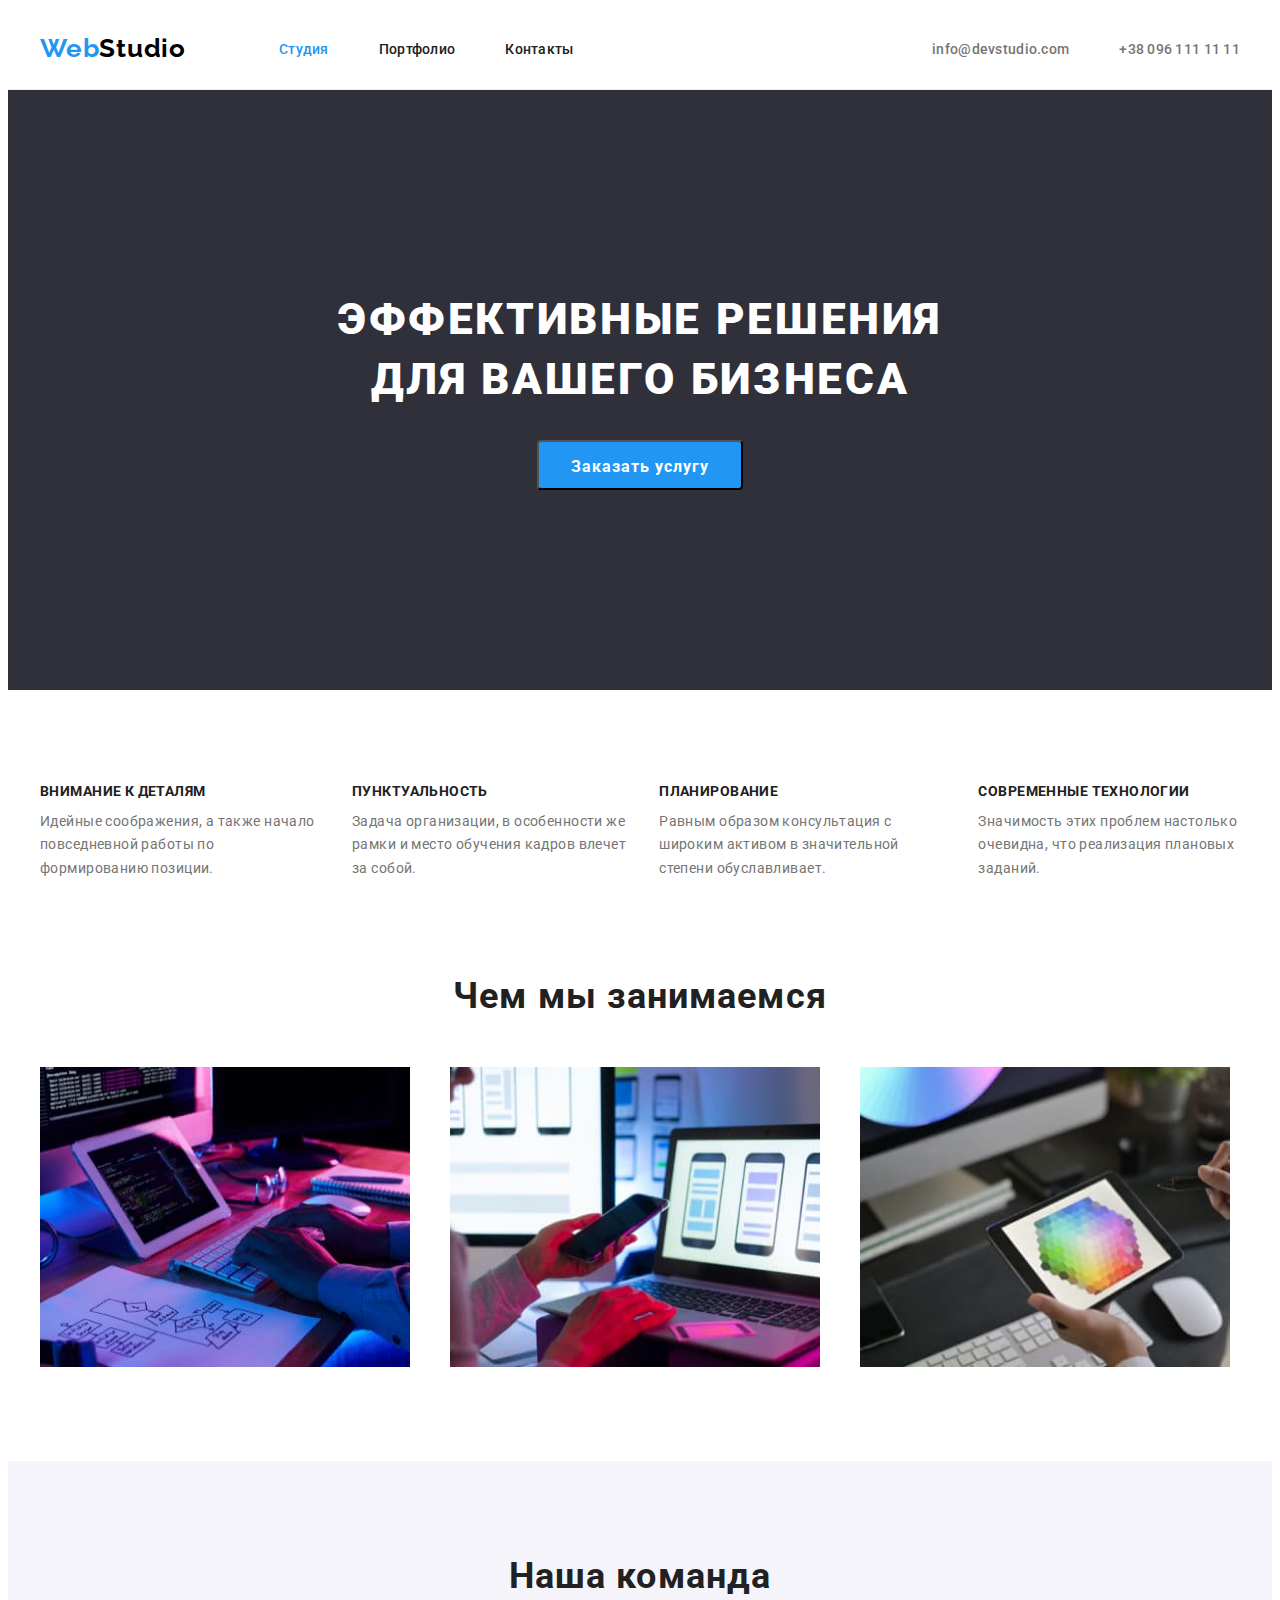
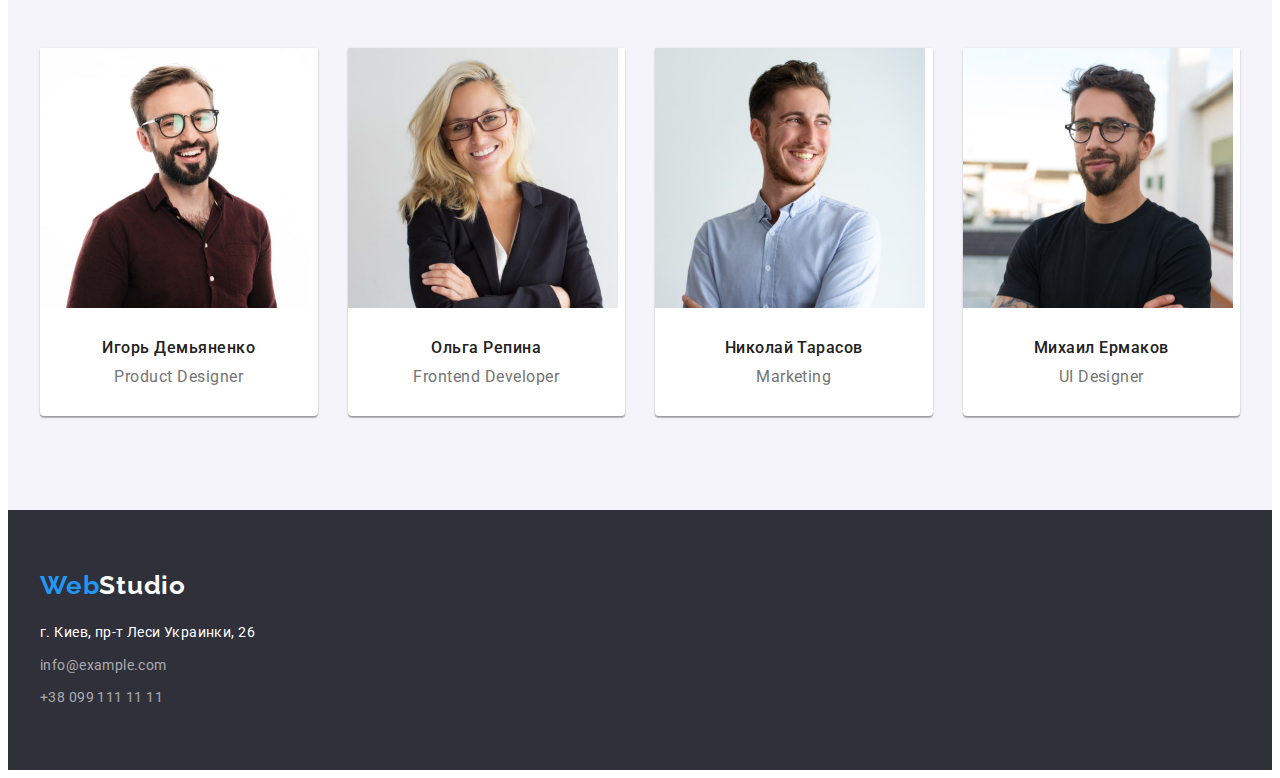
==== commit 502b9250: "робота над рекомендациями" ====
--- a/index.html
+++ b/index.html
@@ -52,16 +52,18 @@
         
     </header>
     <main>
-        <!--HERO-->
+        
         <section class="hero">
+            <!--HERO-->
             <div>
                 <h1 class="hero-title">Эффективные решения для вашего бизнеса</h1>
                 <button class="modal-btn" type="button"> Заказать услугу</button>
             </div>            
         </section>
 
-        <!--WORK-->
+       
         <section class="work-section">
+            <!--WORK-->
             <div class="container">
                 <h2 hidden>Преимущества</h2>
                 <ul class="list work-list">
@@ -73,7 +75,7 @@
                     <li class="work-section-item">
                         <h3 class="work-section-title secondary-title">Пунктуальность</h3>
                         <p class="description">Задача организации, в особенности же рамки и место обучения кадров влечет за собой.</p>
-                    <li>
+                    </li>
                 
                     <li class="work-section-item">
                         <h3 class="work-section-title secondary-title">Планирование</h3>
--- a/css/styles.css
+++ b/css/styles.css
@@ -73,6 +73,9 @@
 .menu-item:not(:last-child) {
   margin-right: 50px;
 }
+.contakt-item:not(:last-child) {
+  margin-right: 50px;
+}
 .menu-contakt {
   display: flex;
   margin-left: auto;
@@ -113,7 +116,6 @@
   line-height: 1.14;
   letter-spacing: 0.02em;
   color: var(--secondary-color);
-  margin-right: 50px;
 }
 .tel-link {
   font-style: 400;
@@ -178,7 +180,7 @@
   margin-top: -30px;
 }
 .work-section-item {
-  flex-basis: calc(100% -120px / 4);
+  flex-basis: calc((100% -120px) / 4);
   margin-left: 30px;
   margin-top: 30px;
 }
@@ -209,7 +211,7 @@
 }
 
 .about-list-item {
-  flex-basis: calc(100% -90px / 3);
+  flex-basis: calc((100% - 90px) / 3);
   margin-left: 30px;
   margin-top: 30px;
 }
@@ -226,7 +228,11 @@
   margin-top: -30px;
 }
 .team-list-item {
-  flex-basis: calc(100% -120px / 4);
+  box-shadow: 0px 1px 3px rgba(0, 0, 0, 0.12), 0px 1px 1px rgba(0, 0, 0, 0.14),
+    0px 2px 1px rgba(0, 0, 0, 0.2);
+  border-radius: 0px 0px 4px 4px;
+  background: var(--white-color);
+  flex-basis: calc((100% - 120px) / 4);
   margin-left: 30px;
   margin-top: 30px;
 }
@@ -306,6 +312,8 @@
 /*--------------- PORTFOLIO-BUTTON------------*/
 .portfolio-list {
   display: flex;
+  justify-content: center;
+  margin-bottom: 50px;
 }
 .portfolio-item:not(:last-child) {
   margin-right: 8px;
@@ -334,7 +342,7 @@
   margin-top: -30px;
 }
 .site-item {
-  flex-basis: calc(100% -90px / 3);
+  flex-basis: calc((100% - 90px) / 3);
   margin-left: 30px;
   margin-top: 30px;
 }
@@ -344,6 +352,7 @@
   line-height: 2;
   letter-spacing: 0.06em;
   color: var(--primary-text-color);
+  margin-bottom: 4px;
 }
 .description-name {
   font-weight: 400;
@@ -352,3 +361,8 @@
   letter-spacing: 0.03em;
   color: var(--secondary-color);
 }
+.portfolio-box {
+  padding: 24px 20px;
+  border: 1px solid #eeeeee;
+  border-top: none;
+}
